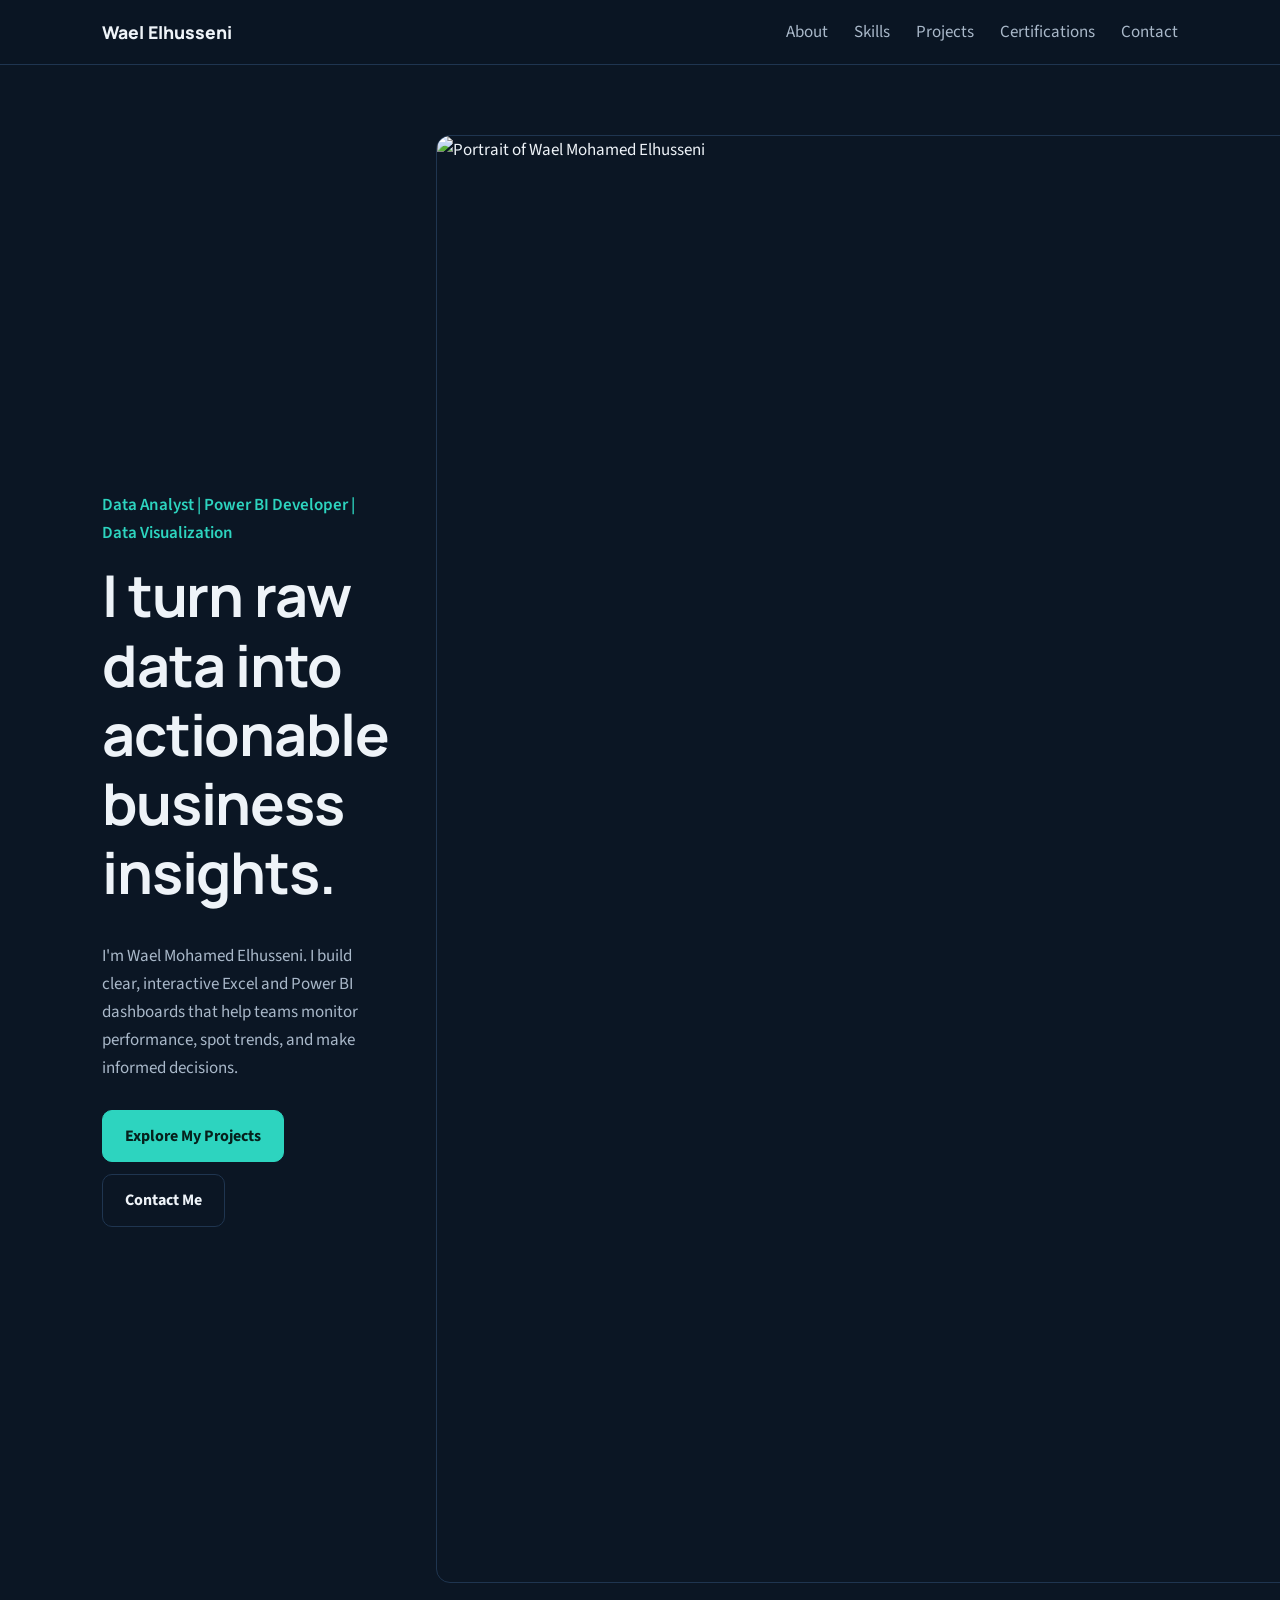
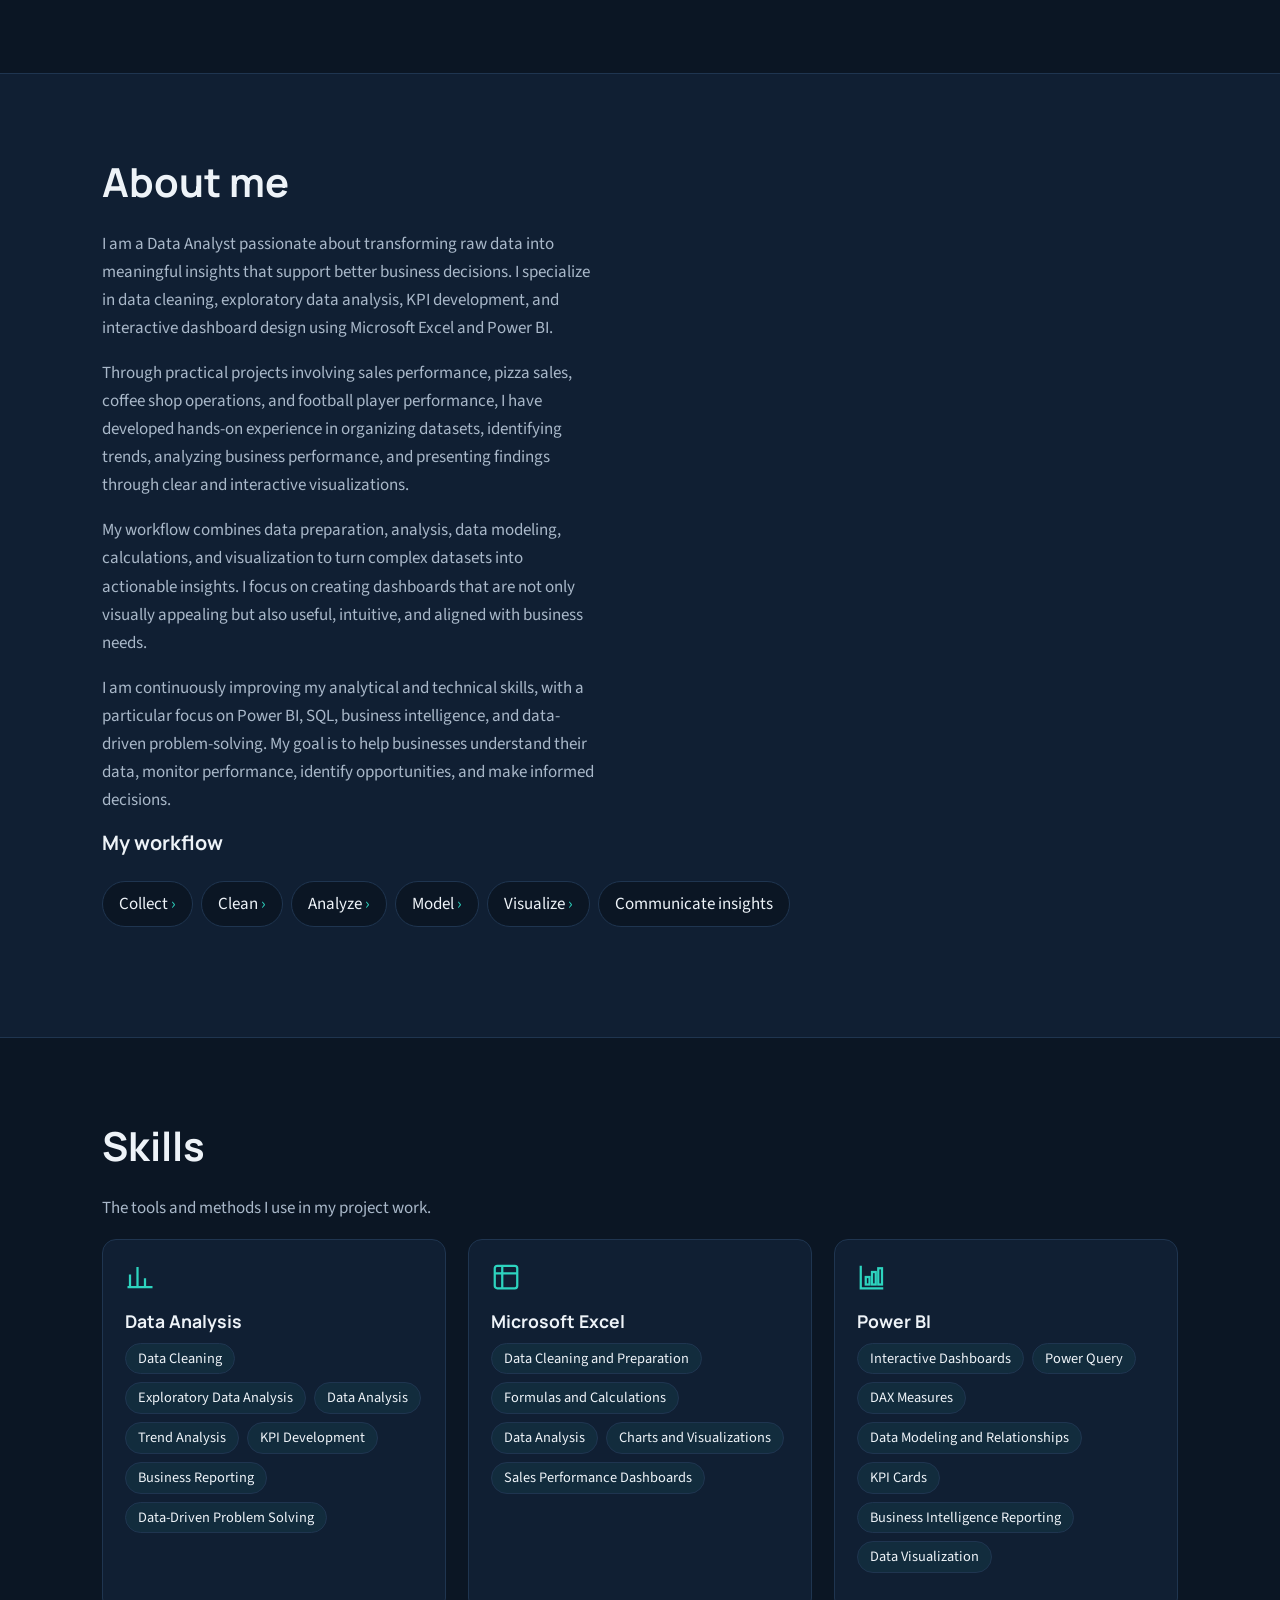
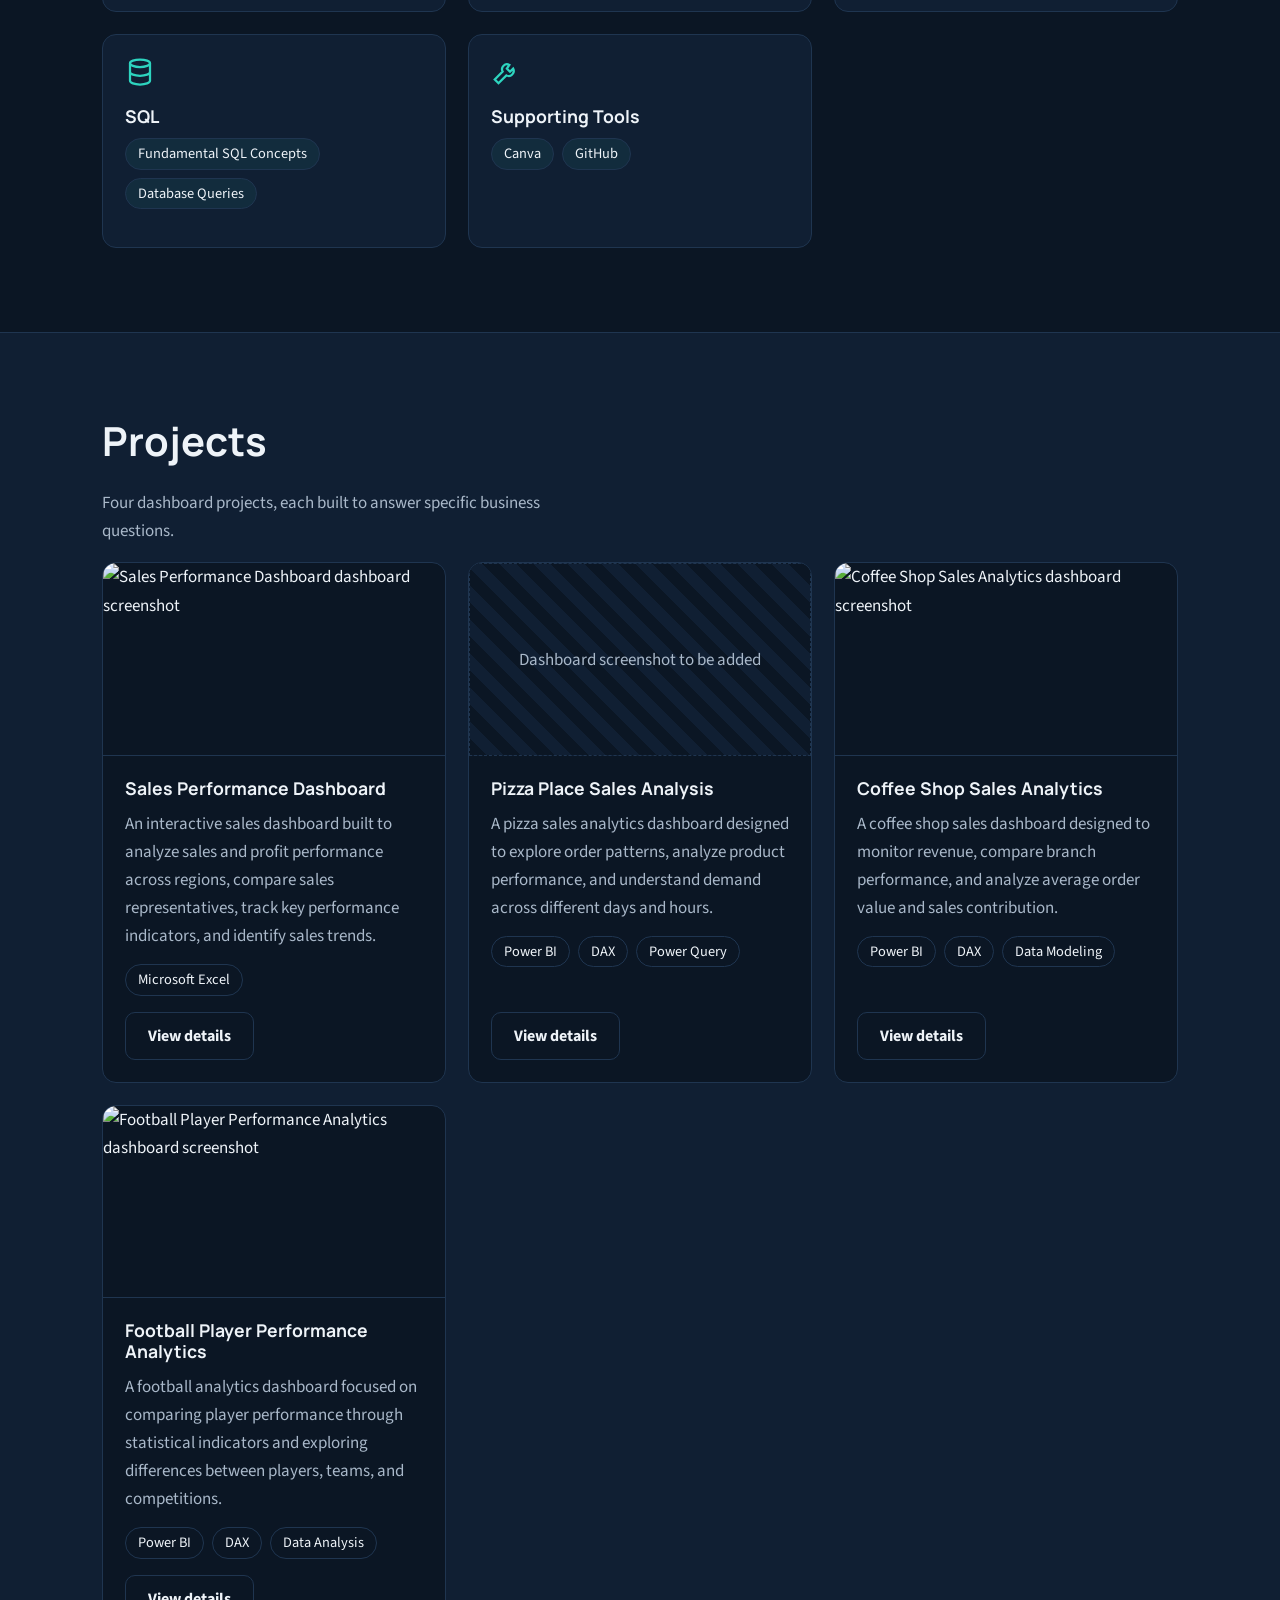
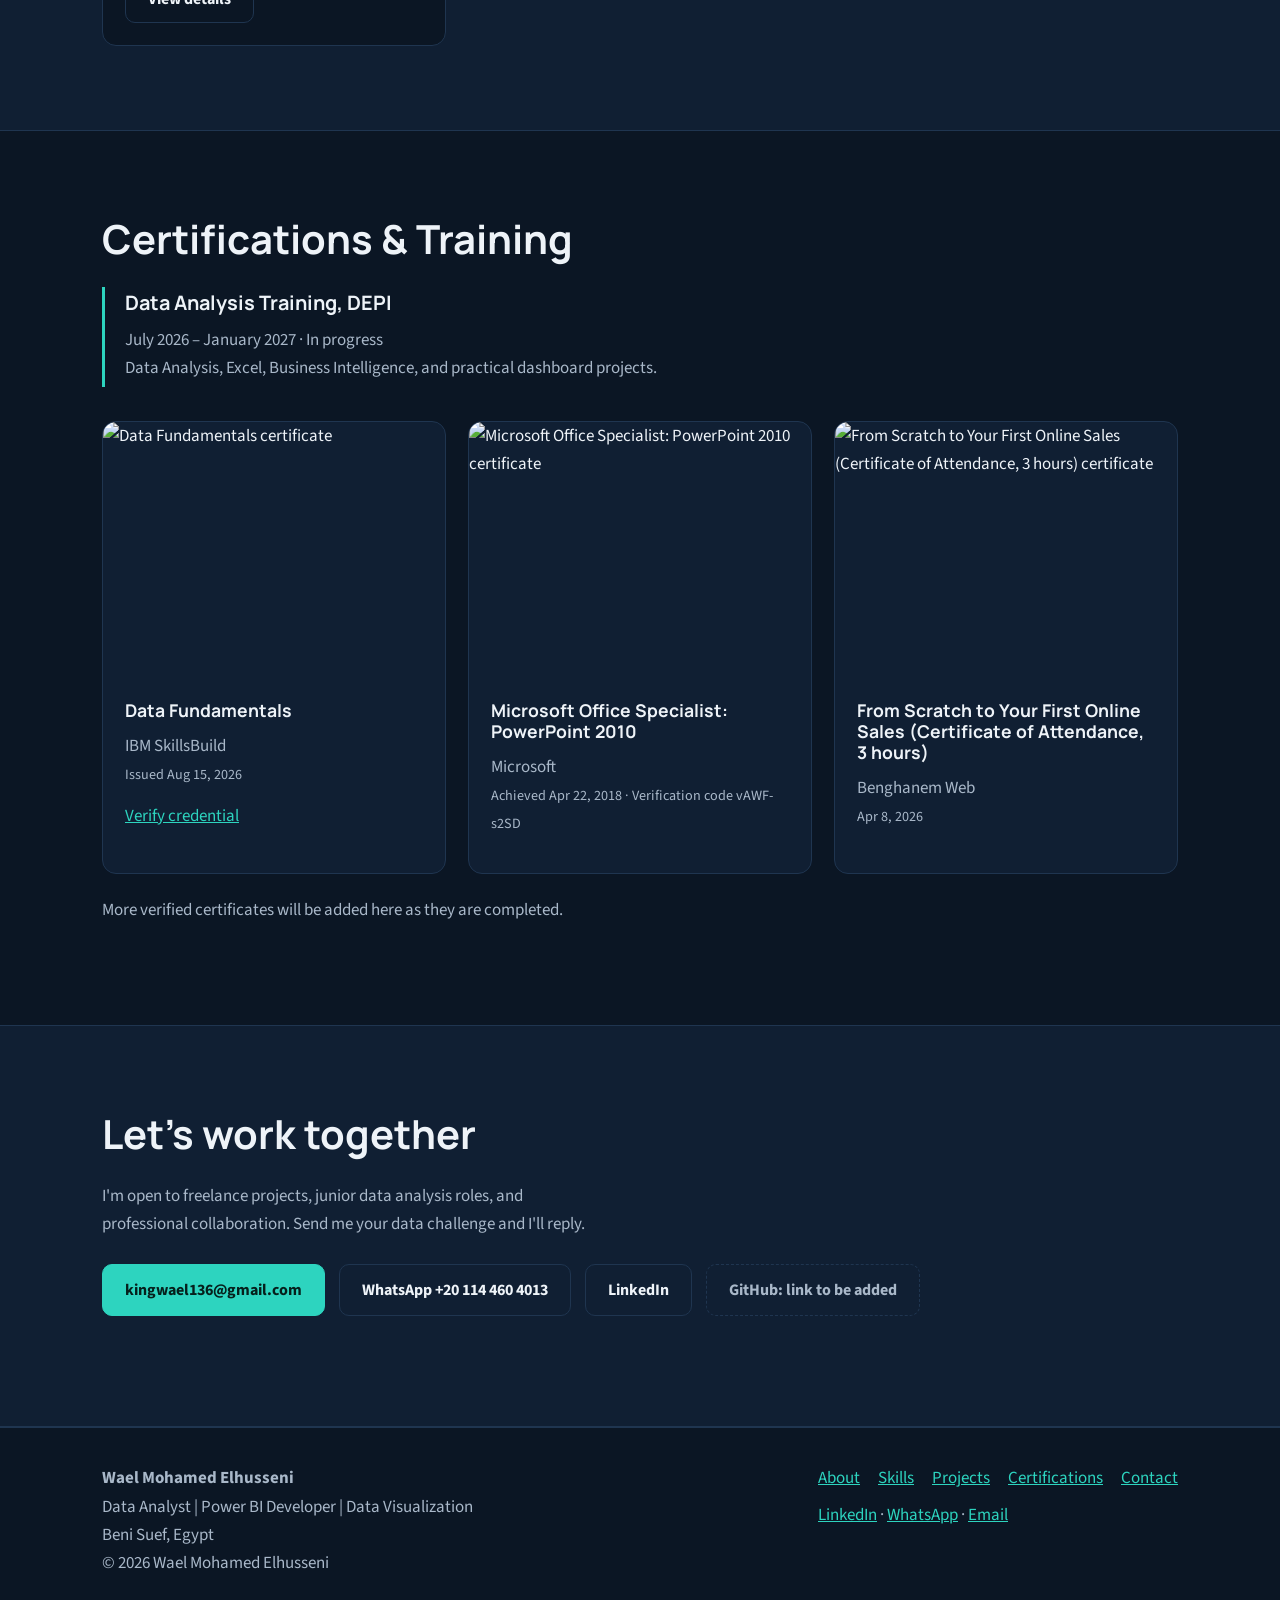
==== index.html @ c816ff3c "Add files via upload" ====
<!DOCTYPE html>
<html lang="en"><head><meta charset="utf-8"><meta name="viewport" content="width=device-width,initial-scale=1">
<title>Wael Mohamed Elhusseni | Data Analyst &amp; Power BI Developer</title>
<meta name="description" content="Portfolio of Wael Mohamed Elhusseni, a Data Analyst and Power BI Developer building Excel and Power BI dashboards that turn data into actionable business insights.">
<link rel="icon" href="data:image/svg+xml,%3Csvg xmlns='http://www.w3.org/2000/svg' viewBox='0 0 32 32'%3E%3Crect width='32' height='32' rx='7' fill='%230b1624'/%3E%3Crect x='6' y='16' width='5' height='10' fill='%232dd4bf'/%3E%3Crect x='14' y='9' width='5' height='17' fill='%232dd4bf'/%3E%3Crect x='22' y='13' width='5' height='13' fill='%232dd4bf'/%3E%3C/svg%3E">
<link rel="preconnect" href="https://fonts.googleapis.com"><link rel="preconnect" href="https://fonts.gstatic.com" crossorigin>
<link href="https://fonts.googleapis.com/css2?family=Manrope:wght@600;800&family=Source+Sans+3:wght@400;600&display=swap" rel="stylesheet">
<link rel="stylesheet" href="styles.css"></head><body>
<header><div class="wrap"><a class="logo" href="#top">Wael Elhusseni</a>
<button id="menu-toggle" aria-expanded="false" aria-controls="nav">Menu</button>
<nav id="nav" aria-label="Main"><ul><li><a href="#about">About</a></li><li><a href="#skills">Skills</a></li><li><a href="#projects">Projects</a></li><li><a href="#certifications">Certifications</a></li><li><a href="#contact">Contact</a></li></ul></nav></div></header>
<main id="top">
<section class="hero"><div class="wrap"><div>
<p class="role">Data Analyst | Power BI Developer | Data Visualization</p>
<h1>I turn raw data into actionable business insights.</h1>
<p>I'm Wael Mohamed Elhusseni. I build clear, interactive Excel and Power BI dashboards that help teams monitor performance, spot trends, and make informed decisions.</p>
<div class="actions"><a class="btn" href="#projects">Explore My Projects</a><a class="btn ghost" href="#contact">Contact Me</a></div></div>
<img class="portrait" src="assets/portrait.webp" alt="Portrait of Wael Mohamed Elhusseni" width="1086" height="1448"></div></section>
<section id="about" class="alt"><div class="wrap"><h2>About me</h2>
<p class="lead">I am a Data Analyst passionate about transforming raw data into meaningful insights that support better business decisions. I specialize in data cleaning, exploratory data analysis, KPI development, and interactive dashboard design using Microsoft Excel and Power BI.</p>
<p class="lead">Through practical projects involving sales performance, pizza sales, coffee shop operations, and football player performance, I have developed hands-on experience in organizing datasets, identifying trends, analyzing business performance, and presenting findings through clear and interactive visualizations.</p>
<p class="lead">My workflow combines data preparation, analysis, data modeling, calculations, and visualization to turn complex datasets into actionable insights. I focus on creating dashboards that are not only visually appealing but also useful, intuitive, and aligned with business needs.</p>
<p class="lead">I am continuously improving my analytical and technical skills, with a particular focus on Power BI, SQL, business intelligence, and data-driven problem-solving. My goal is to help businesses understand their data, monitor performance, identify opportunities, and make informed decisions.</p>
<h3>My workflow</h3><ol class="flow"><li>Collect</li><li>Clean</li><li>Analyze</li><li>Model</li><li>Visualize</li><li>Communicate insights</li></ol></div></section>
<section id="skills"><div class="wrap"><h2>Skills</h2><p class="lead">The tools and methods I use in my project work.</p><div class="grid"><article class="card skill"><div class="pad"><svg viewBox="0 0 24 24" aria-hidden="true"><path d="M4 20V10M10 20V4M16 20v-7M22 20H2"/></svg><h3>Data Analysis</h3><ul class="tags"><li>Data Cleaning</li><li>Exploratory Data Analysis</li><li>Data Analysis</li><li>Trend Analysis</li><li>KPI Development</li><li>Business Reporting</li><li>Data-Driven Problem Solving</li></ul></div></article><article class="card skill"><div class="pad"><svg viewBox="0 0 24 24" aria-hidden="true"><rect x="3" y="3" width="18" height="18" rx="2"/><path d="M3 9h18M9 3v18"/></svg><h3>Microsoft Excel</h3><ul class="tags"><li>Data Cleaning and Preparation</li><li>Formulas and Calculations</li><li>Data Analysis</li><li>Charts and Visualizations</li><li>Sales Performance Dashboards</li></ul></div></article><article class="card skill"><div class="pad"><svg viewBox="0 0 24 24" aria-hidden="true"><path d="M3 3v18h18"/><rect x="7" y="12" width="3" height="6"/><rect x="12" y="8" width="3" height="10"/><rect x="17" y="5" width="3" height="13"/></svg><h3>Power BI</h3><ul class="tags"><li>Interactive Dashboards</li><li>Power Query</li><li>DAX Measures</li><li>Data Modeling and Relationships</li><li>KPI Cards</li><li>Business Intelligence Reporting</li><li>Data Visualization</li></ul></div></article><article class="card skill"><div class="pad"><svg viewBox="0 0 24 24" aria-hidden="true"><ellipse cx="12" cy="5" rx="8" ry="3"/><path d="M4 5v14c0 1.7 3.6 3 8 3s8-1.3 8-3V5M4 12c0 1.7 3.6 3 8 3s8-1.3 8-3"/></svg><h3>SQL</h3><ul class="tags"><li>Fundamental SQL Concepts</li><li>Database Queries</li></ul></div></article><article class="card skill"><div class="pad"><svg viewBox="0 0 24 24" aria-hidden="true"><path d="M14.7 6.3a4 4 0 0 0-5.4 5.4L3 18l3 3 6.3-6.3a4 4 0 0 0 5.4-5.4l-2.5 2.5-2.5-2.5z"/></svg><h3>Supporting Tools</h3><ul class="tags"><li>Canva</li><li>GitHub</li></ul></div></article></div></div></section>
<section id="projects" class="alt"><div class="wrap"><h2>Projects</h2><p class="lead">Four dashboard projects, each built to answer specific business questions.</p><div class="grid" id="projects-grid"></div></div></section>
<section id="certifications"><div class="wrap"><h2>Certifications &amp; Training</h2>
<div class="progress"><h3>Data Analysis Training, DEPI</h3><p>July 2026 – January 2027 · In progress</p><p>Data Analysis, Excel, Business Intelligence, and practical dashboard projects.</p></div>
<div class="grid" id="certs-grid"></div>
<p class="lead" style="margin-top:22px">More verified certificates will be added here as they are completed.</p></div></section>
<section id="contact" class="alt"><div class="wrap"><h2>Let's work together</h2>
<p class="lead">I'm open to freelance projects, junior data analysis roles, and professional collaboration. Send me your data challenge and I'll reply.</p>
<ul class="contact-list"><li><a class="btn" href="mailto:kingwael136@gmail.com">kingwael136@gmail.com</a></li>
<li><a class="btn ghost" href="https://wa.me/201144604013" target="_blank" rel="noopener">WhatsApp +20 114 460 4013</a></li>
<li><a class="btn ghost" href="https://linkedin.com/in/wael-mohamed77" target="_blank" rel="noopener">LinkedIn</a></li>
<li><span class="btn off" aria-disabled="true">GitHub: link to be added</span></li></ul></div></section>
</main>
<footer><div class="wrap"><div><strong>Wael Mohamed Elhusseni</strong><br>Data Analyst | Power BI Developer | Data Visualization<br>Beni Suef, Egypt<br>&copy; <span id="year"></span> Wael Mohamed Elhusseni</div>
<div><ul><li><a href="#about">About</a></li><li><a href="#skills">Skills</a></li><li><a href="#projects">Projects</a></li><li><a href="#certifications">Certifications</a></li><li><a href="#contact">Contact</a></li></ul>
<a href="https://linkedin.com/in/wael-mohamed77" target="_blank" rel="noopener">LinkedIn</a> · <a href="https://wa.me/201144604013" target="_blank" rel="noopener">WhatsApp</a> · <a href="mailto:kingwael136@gmail.com">Email</a></div></div></footer>
<dialog id="dlg" aria-label="Details"><button class="btn ghost x" data-close>Close</button><div id="dlg-body"></div></dialog>
<script src="data.js"></script><script src="script.js"></script></body></html>
---- styles.css ----
:root{--bg:#0b1624;--bg2:#101f33;--line:#1f3550;--tx:#eef3f8;--mut:#a9b8c9;--ac:#2dd4bf;--r:14px}
*{box-sizing:border-box}html{scroll-behavior:smooth;scroll-padding-top:72px}
body{margin:0;background:var(--bg);color:var(--tx);font:17px/1.65 "Source Sans 3",system-ui,sans-serif}
h1,h2,h3{font-family:Manrope,system-ui,sans-serif;line-height:1.2;margin:0 0 .6em}
a{color:var(--ac)}img{max-width:100%;display:block}
:focus-visible{outline:3px solid var(--ac);outline-offset:3px}
.wrap{max-width:1120px;margin:auto;padding:0 22px}section{padding:84px 0}
section h2{font-size:clamp(1.8rem,3.6vw,2.5rem)}.lead{color:var(--mut);max-width:62ch}
header{position:sticky;top:0;z-index:20;background:rgba(11,22,36,.92);backdrop-filter:blur(8px);border-bottom:1px solid var(--line)}
header .wrap{display:flex;align-items:center;justify-content:space-between;height:64px}
.logo{font:800 1.1rem Manrope,sans-serif;color:var(--tx);text-decoration:none}
nav ul{display:flex;gap:26px;list-style:none;margin:0;padding:0}nav a{color:var(--mut);text-decoration:none}nav a:hover{color:var(--ac)}
#menu-toggle{display:none;background:none;border:1px solid var(--line);color:var(--tx);border-radius:8px;padding:8px 12px;font:inherit}
.hero{padding:70px 0 90px}.hero .wrap{display:grid;grid-template-columns:1.25fr .75fr;gap:48px;align-items:center}
.hero h1{font-size:clamp(2.2rem,5vw,3.6rem);letter-spacing:-.02em}.role{color:var(--ac);font-weight:600;margin:0 0 14px}
.hero h1+p{color:var(--mut);max-width:56ch}.hero .actions{margin-top:28px}
.portrait{border-radius:var(--r);border:1px solid var(--line);aspect-ratio:4/5;object-fit:cover;object-position:50% 30%;width:100%}
.btn{display:inline-block;padding:12px 22px;border-radius:10px;background:var(--ac);color:#06201c;font-weight:700;text-decoration:none;border:1px solid var(--ac);cursor:pointer;font-size:1rem;font-family:inherit}
.btn.ghost{background:none;color:var(--tx);border-color:var(--line)}.btn.ghost:hover{border-color:var(--ac);color:var(--ac)}
.btn.off{background:none;color:var(--mut);border:1px dashed var(--line);cursor:default}
.actions{display:flex;flex-wrap:wrap;gap:12px}
.alt{background:var(--bg2);border-block:1px solid var(--line)}
.flow{display:flex;flex-wrap:wrap;gap:8px;list-style:none;padding:0;margin:26px 0}
.flow li{padding:8px 16px;border:1px solid var(--line);border-radius:99px;background:var(--bg)}.flow li:not(:last-child)::after{content:" ›";color:var(--ac)}
.grid{display:grid;gap:22px;grid-template-columns:repeat(auto-fit,minmax(260px,1fr))}
.card{background:var(--bg2);border:1px solid var(--line);border-radius:var(--r);overflow:hidden;transition:border-color .2s}.card:hover{border-color:var(--ac)}
.alt .card{background:var(--bg)}.pad{padding:22px}.card h3{font-size:1.1rem}.card p{color:var(--mut);margin:0 0 14px}
.skill .pad{height:100%}.skill svg{width:30px;height:30px;stroke:var(--ac);fill:none;stroke-width:1.8;margin-bottom:10px}
.tags{display:flex;flex-wrap:wrap;gap:8px;list-style:none;padding:0;margin:0 0 16px}
.tags li{font-size:.9rem;padding:3px 12px;border:1px solid var(--line);border-radius:99px;color:var(--tx)}
.skill .tags li{background:rgba(45,212,191,.07)}
.project{display:flex;flex-direction:column}.project img,.ph{aspect-ratio:16/9;object-fit:cover;width:100%;border-bottom:1px solid var(--line)}
.ph{display:grid;place-items:center;text-align:center;padding:14px;color:var(--mut);background:repeating-linear-gradient(45deg,var(--bg),var(--bg) 12px,var(--bg2) 12px,var(--bg2) 24px);border:1px dashed var(--line)}
.project .pad{flex:1;display:flex;flex-direction:column}.project .btn{margin-top:auto;align-self:flex-start}
.cert .thumb{all:unset;cursor:zoom-in;display:block;width:100%}.cert .thumb img{aspect-ratio:4/3;object-fit:cover;object-position:top;width:100%}
.cert.empty{border-style:dashed;display:grid;place-items:center;text-align:center;min-height:220px;padding:22px;color:var(--mut)}
.progress{border-left:3px solid var(--ac);padding:4px 0 4px 20px;margin-bottom:34px}.progress p{margin:0;color:var(--mut)}
dialog{width:min(920px,94vw);max-height:90vh;background:var(--bg2);color:var(--tx);border:1px solid var(--line);border-radius:var(--r);padding:28px}
dialog::backdrop{background:rgba(3,8,14,.78)}.x{float:right}
.gal{display:grid;gap:12px;margin:14px 0}.gal img,.big{border-radius:10px;border:1px solid var(--line);width:100%}
.two{display:grid;grid-template-columns:1fr 1fr;gap:24px;margin:10px 0 20px}
.contact-list{list-style:none;padding:0;display:flex;flex-wrap:wrap;gap:14px;margin:26px 0}
footer{border-top:1px solid var(--line);padding:36px 0;color:var(--mut)}footer .wrap{display:flex;flex-wrap:wrap;gap:24px;justify-content:space-between}
footer ul{list-style:none;display:flex;gap:18px;padding:0;margin:0 0 8px}
@media(max-width:800px){.hero .wrap{grid-template-columns:1fr}.portrait{max-width:340px;aspect-ratio:1}
#menu-toggle{display:block}nav{display:none;position:absolute;top:64px;left:0;right:0;background:var(--bg);border-bottom:1px solid var(--line);padding:14px 22px}
nav.open{display:block}nav ul{flex-direction:column;gap:14px}.two{grid-template-columns:1fr}section{padding:60px 0}}
@media(prefers-reduced-motion:reduce){html{scroll-behavior:auto}*{transition:none!important}}
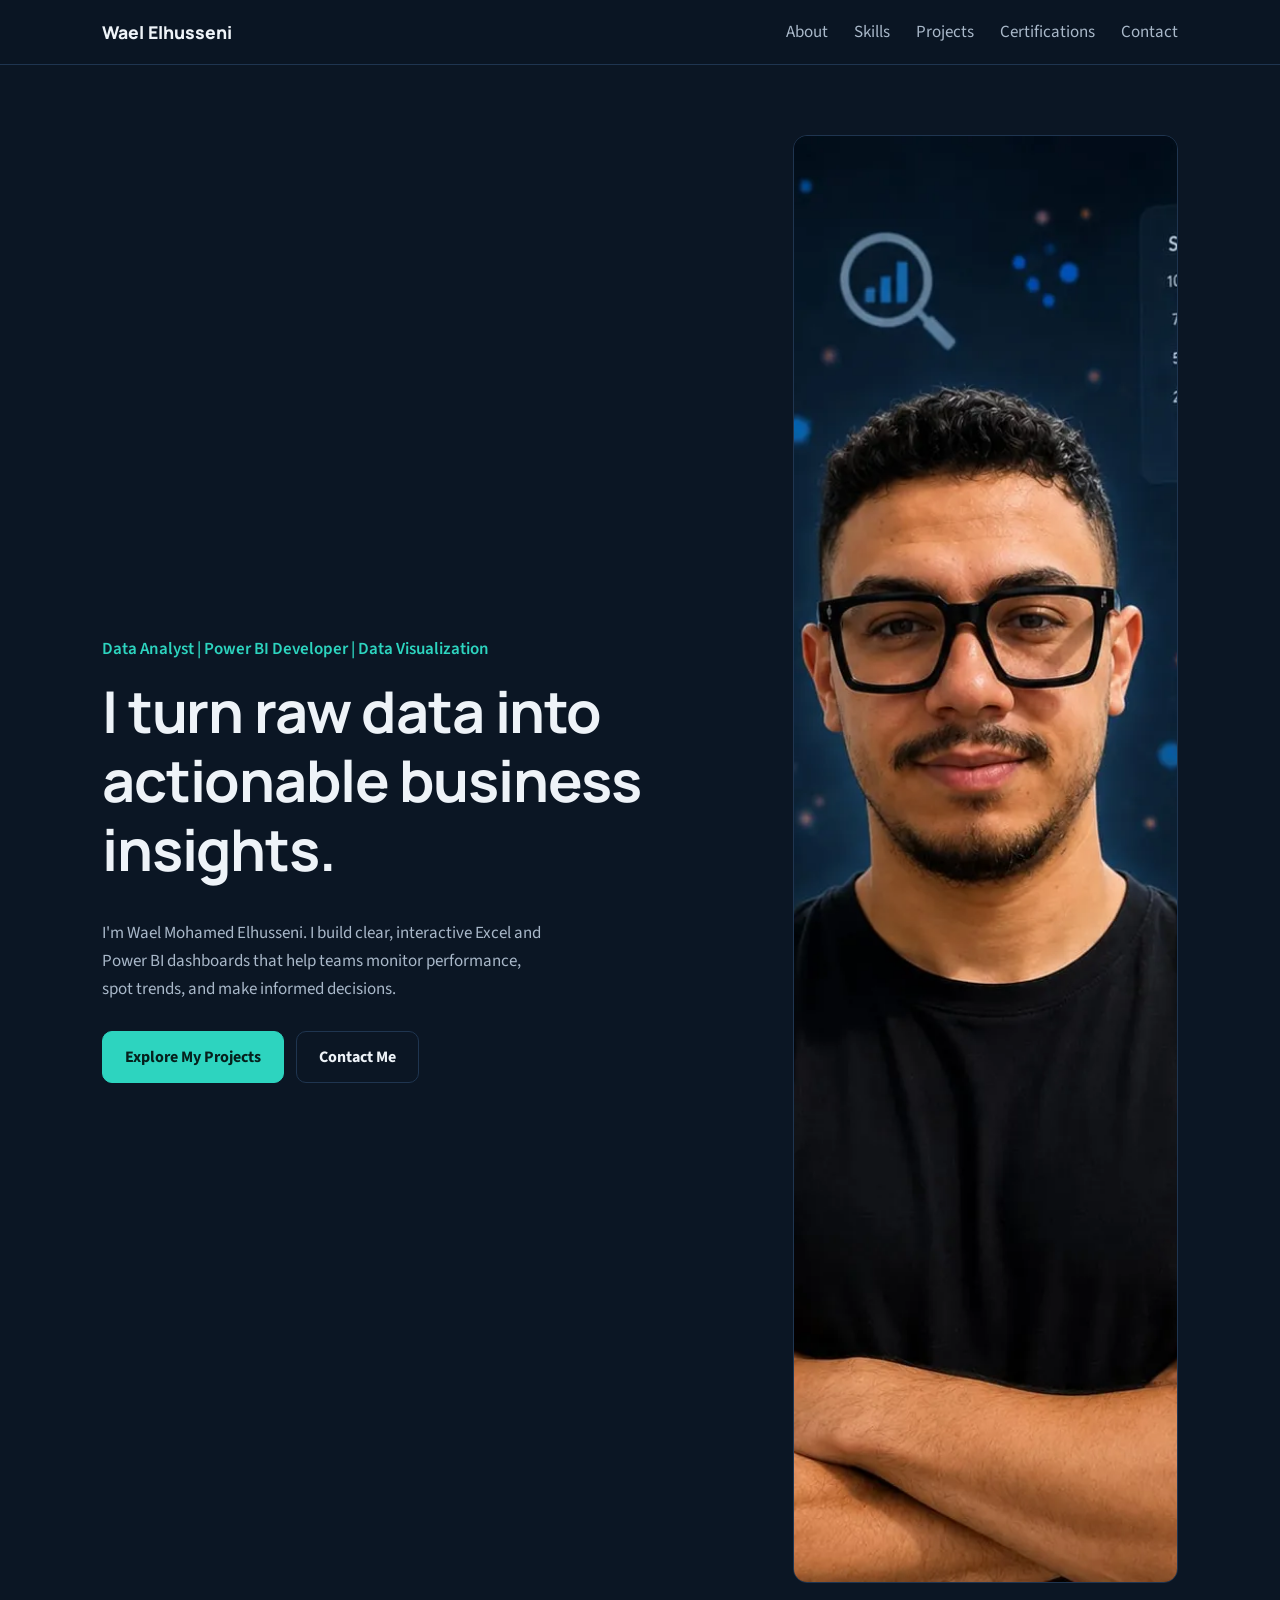
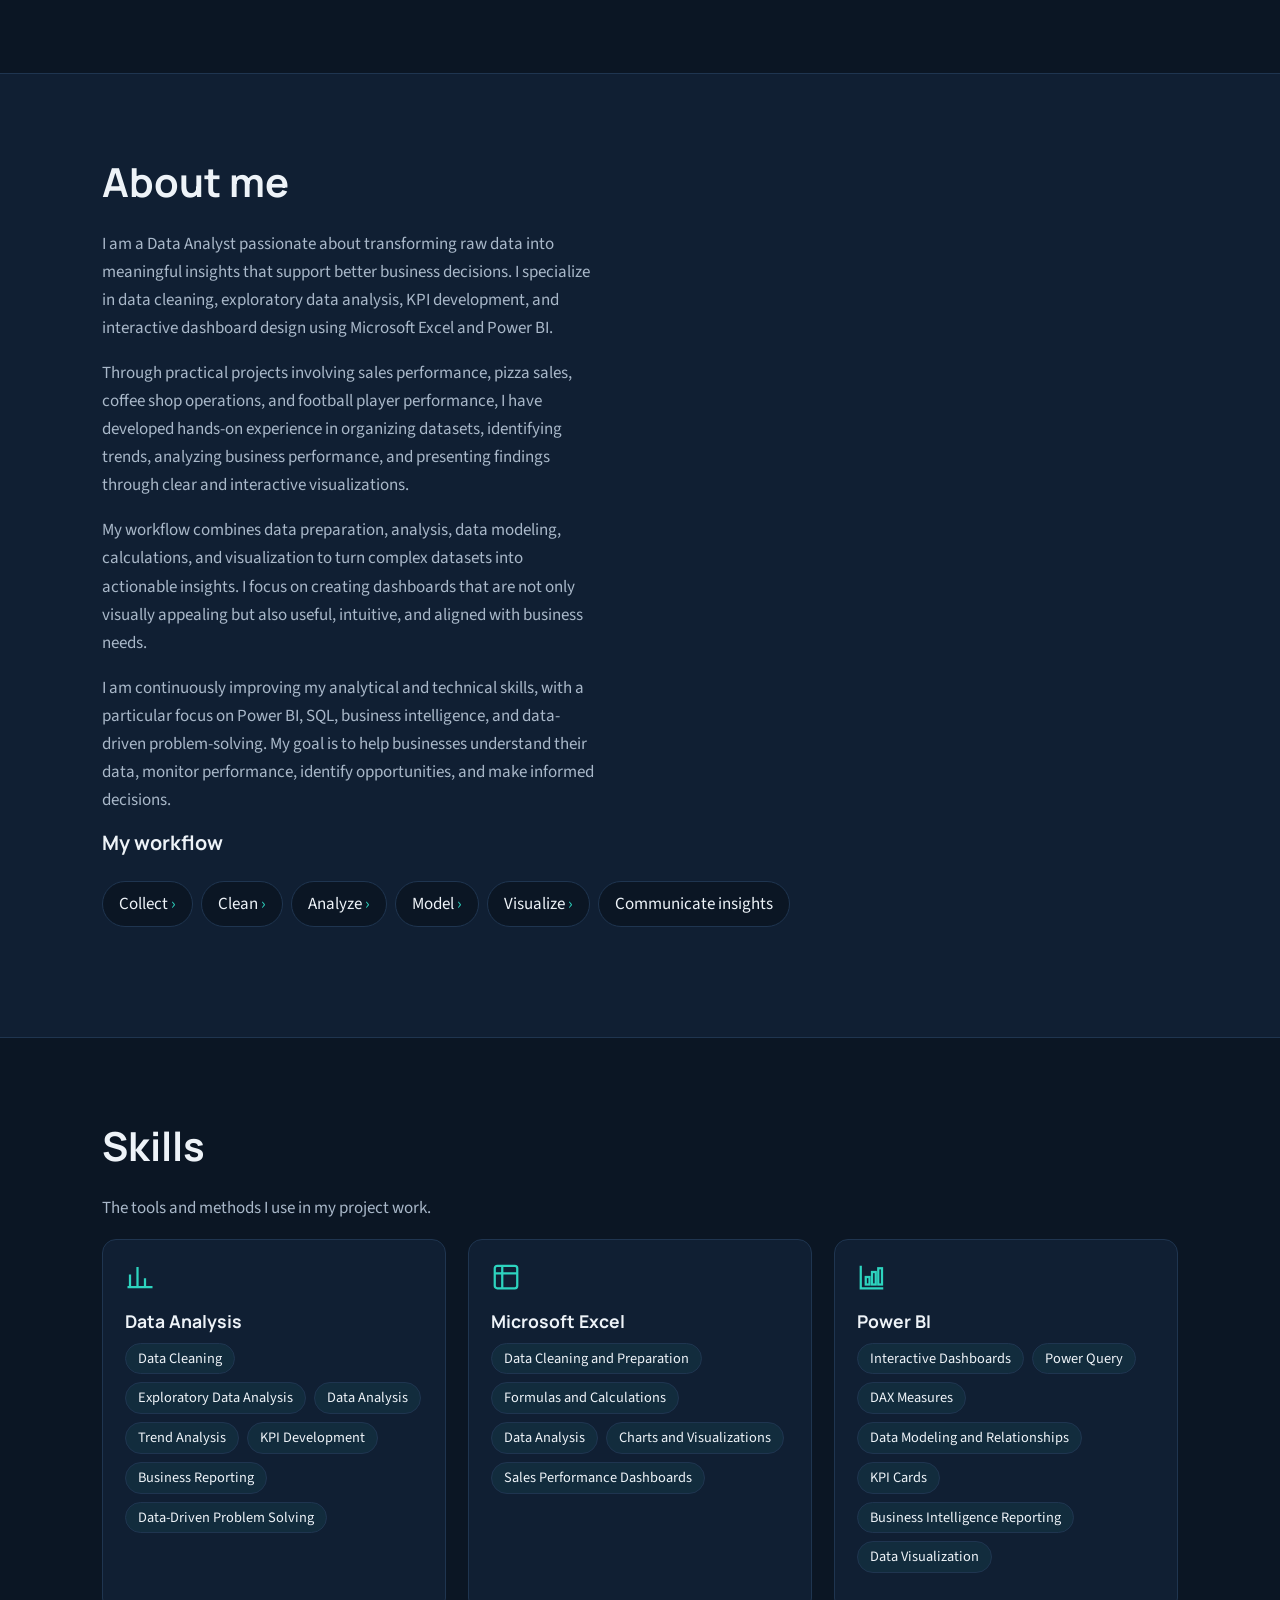
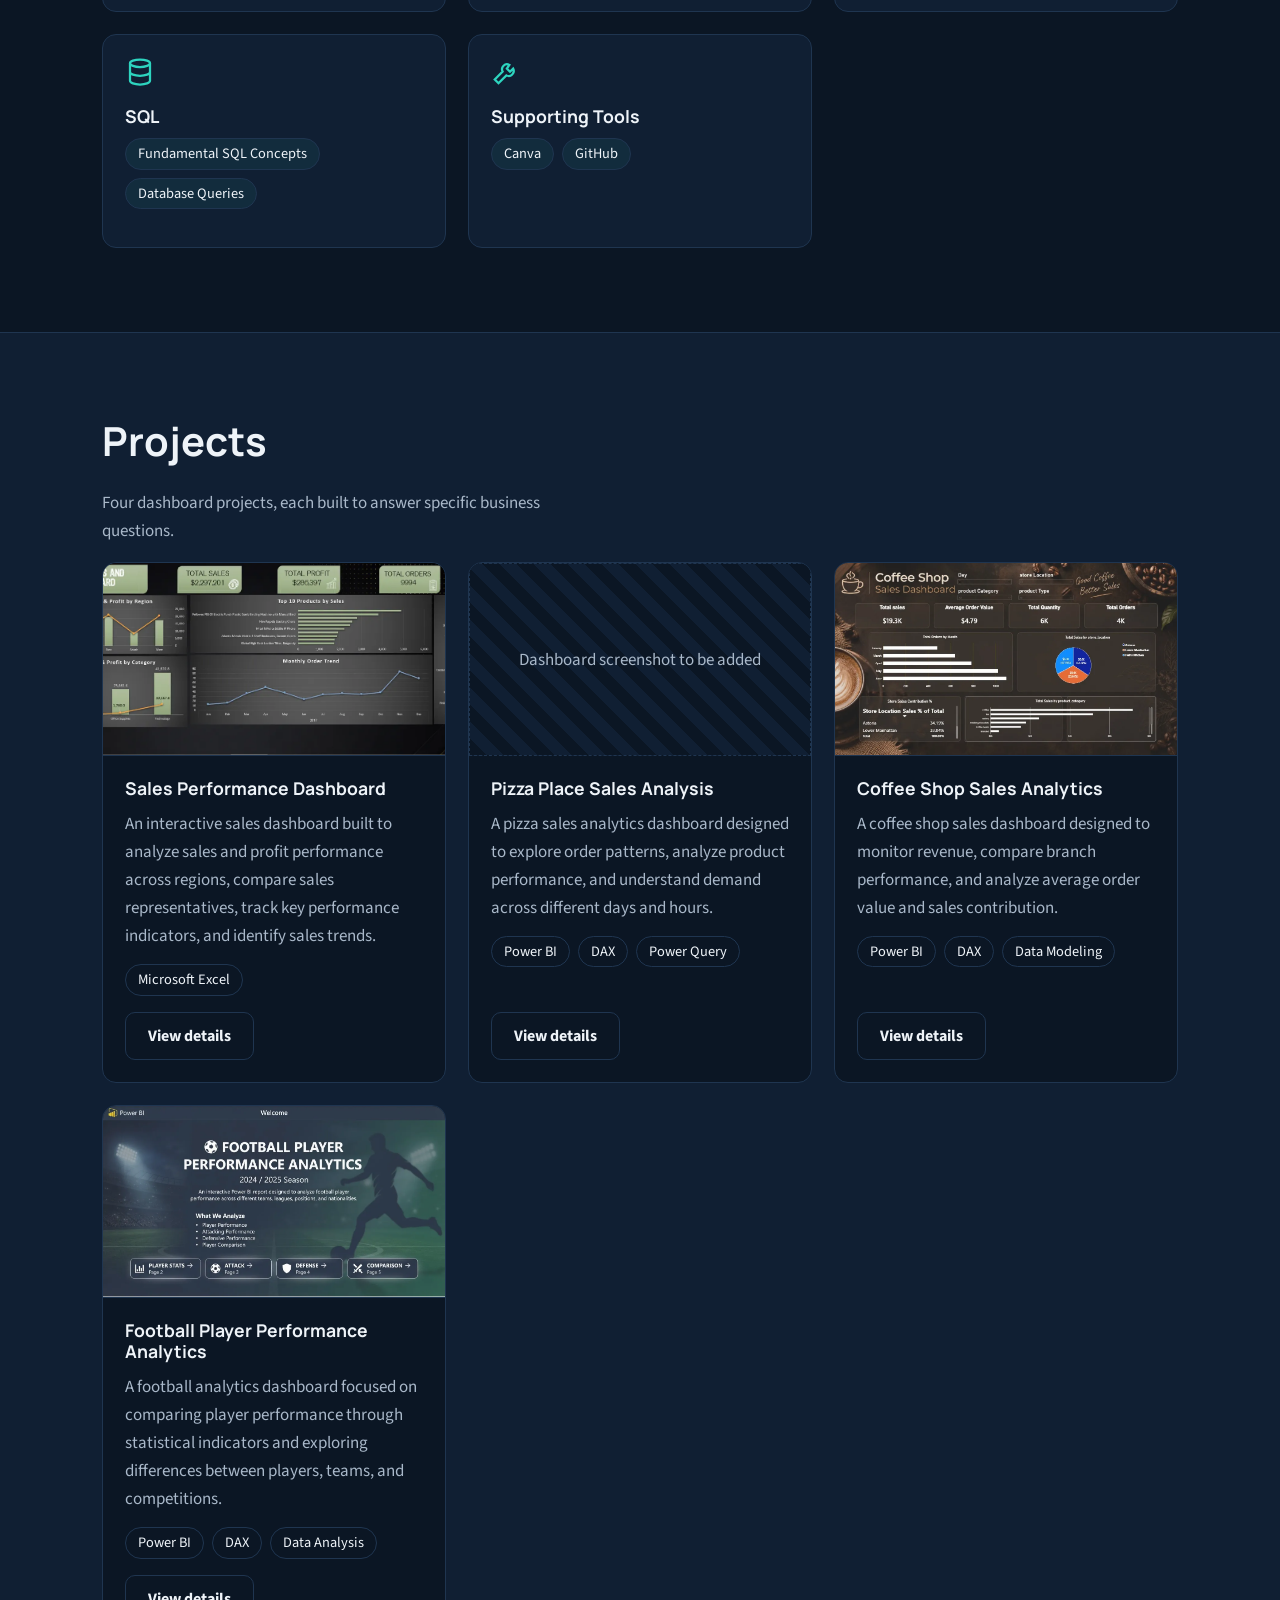
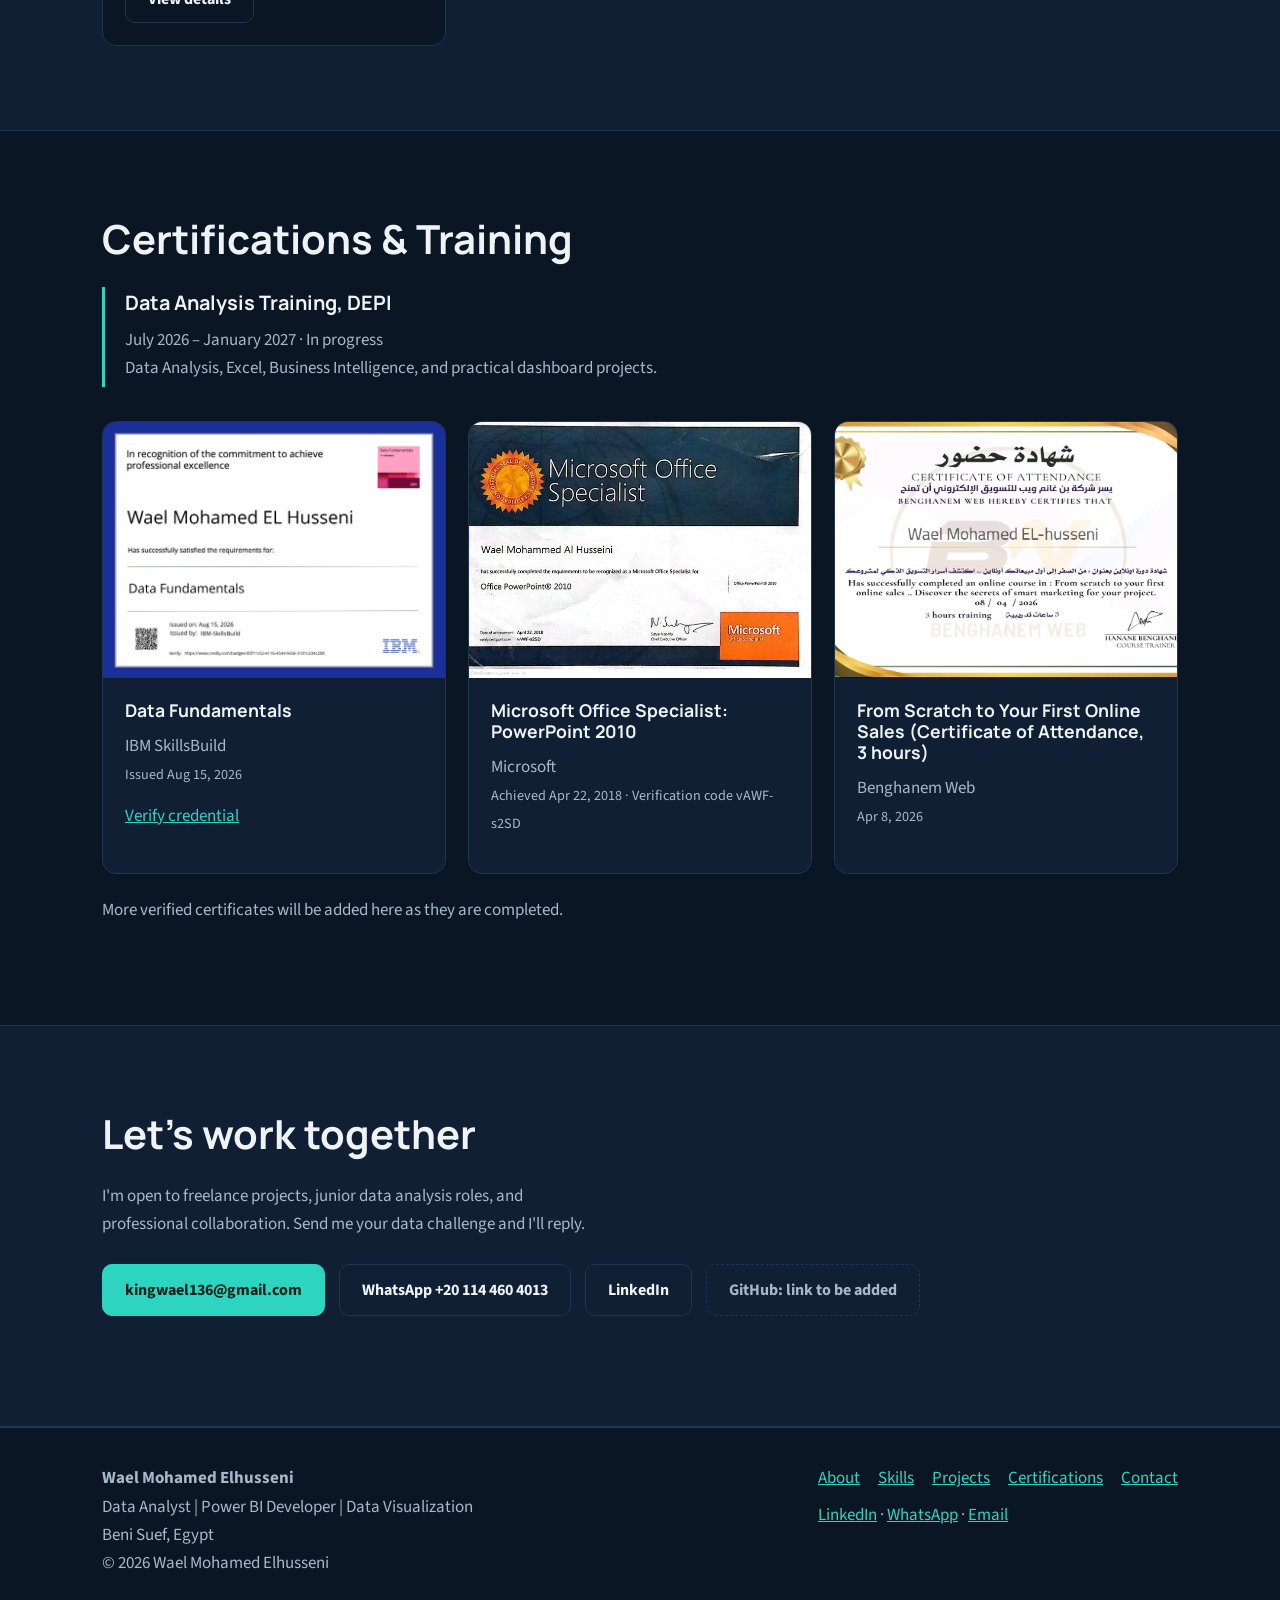
==== commit 271577a9: "Add files via upload" ====
--- a/index.html
+++ b/index.html
@@ -15,7 +15,7 @@
 <h1>I turn raw data into actionable business insights.</h1>
 <p>I'm Wael Mohamed Elhusseni. I build clear, interactive Excel and Power BI dashboards that help teams monitor performance, spot trends, and make informed decisions.</p>
 <div class="actions"><a class="btn" href="#projects">Explore My Projects</a><a class="btn ghost" href="#contact">Contact Me</a></div></div>
-<img class="portrait" src="assets/portrait.webp" alt="Portrait of Wael Mohamed Elhusseni" width="1086" height="1448"></div></section>
+<img class="portrait" src="portrait.webp" alt="Portrait of Wael Mohamed Elhusseni" width="1086" height="1448"></div></section>
 <section id="about" class="alt"><div class="wrap"><h2>About me</h2>
 <p class="lead">I am a Data Analyst passionate about transforming raw data into meaningful insights that support better business decisions. I specialize in data cleaning, exploratory data analysis, KPI development, and interactive dashboard design using Microsoft Excel and Power BI.</p>
 <p class="lead">Through practical projects involving sales performance, pizza sales, coffee shop operations, and football player performance, I have developed hands-on experience in organizing datasets, identifying trends, analyzing business performance, and presenting findings through clear and interactive visualizations.</p>
